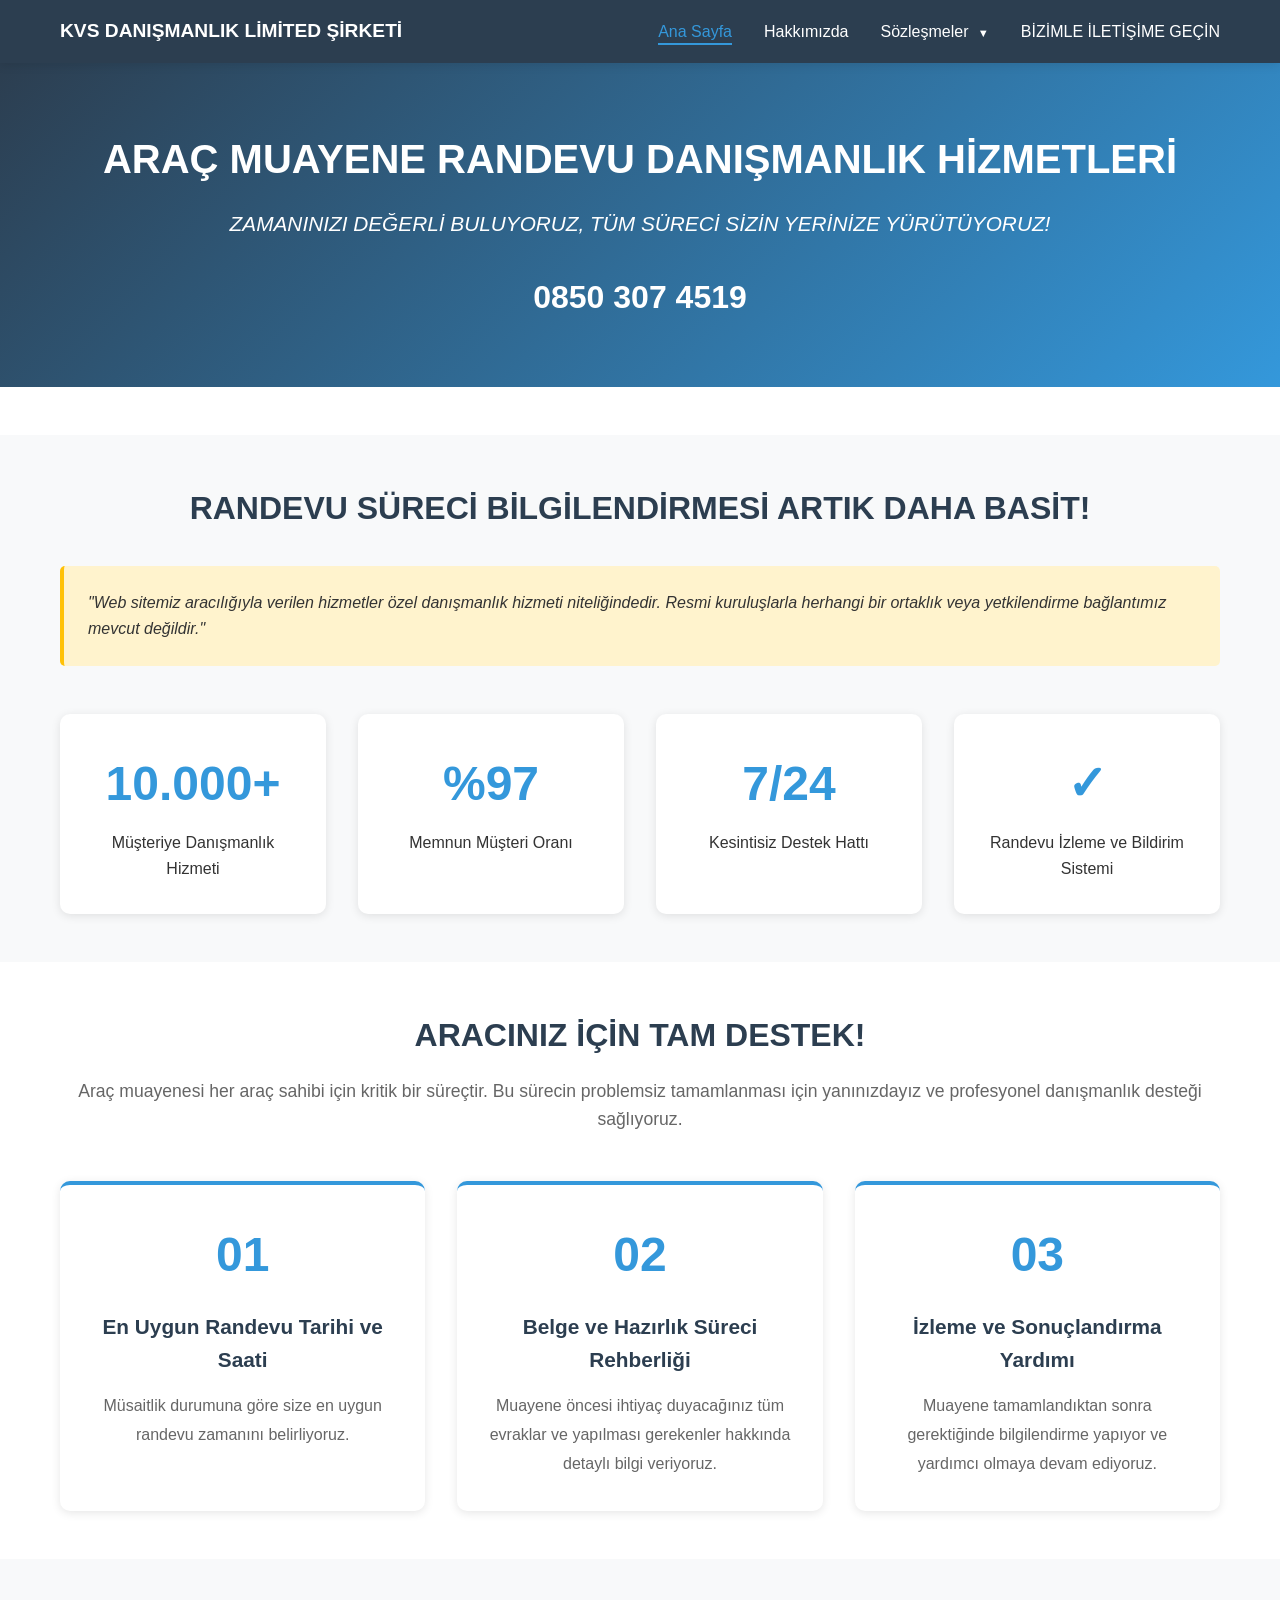
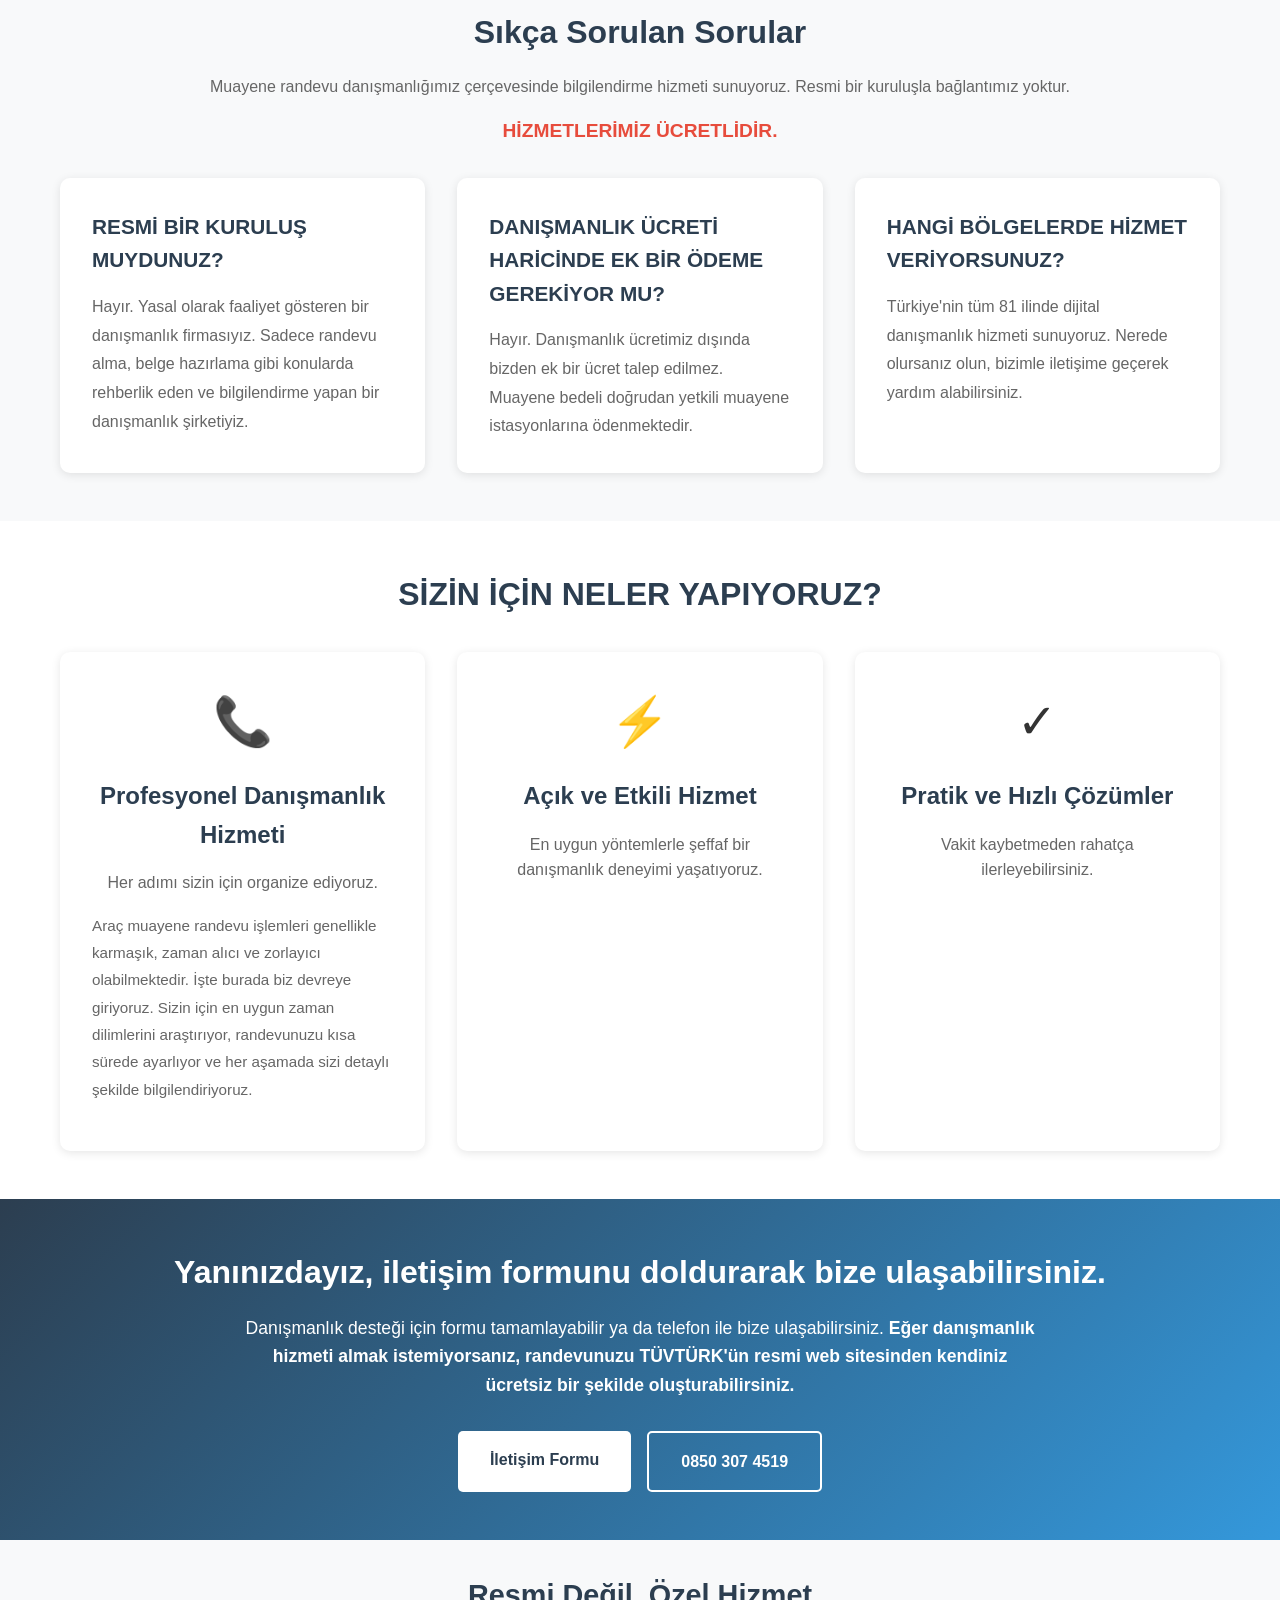
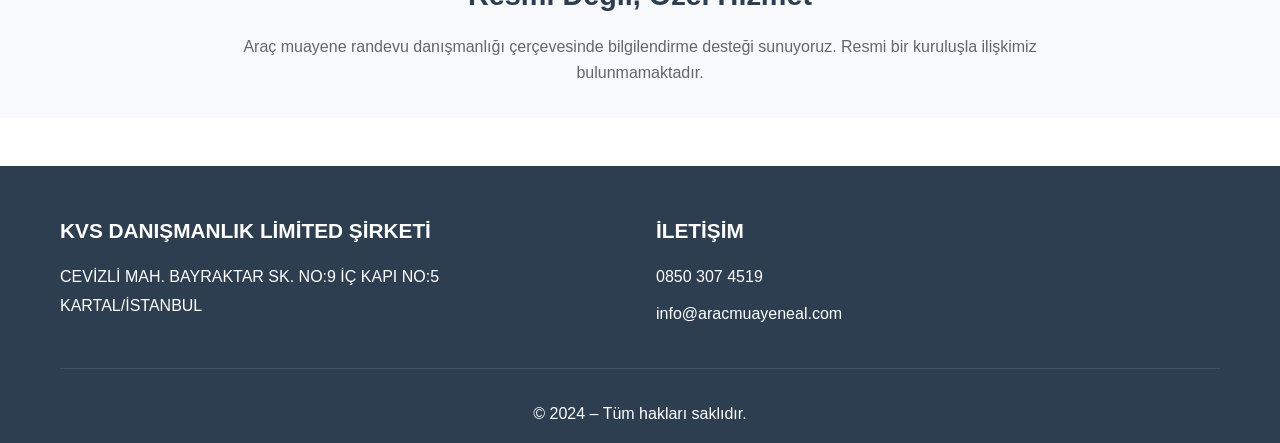
==== index.html @ a8057f8e "Add files via upload" ====
<!DOCTYPE html>
<html lang="tr">
<head>
    <meta charset="UTF-8">
    <meta name="viewport" content="width=device-width, initial-scale=1.0">
    <title>Ana Sayfa - Danışmanlık Hizmetleri</title>
    <link rel="stylesheet" href="style.css">
</head>
<body>
    <!-- Header -->
    <header class="header">
        <div class="container">
            <div class="header-content">
                <div class="logo">
                    <h1>KVS DANIŞMANLIK LİMİTED ŞİRKETİ</h1>
                </div>
                <nav class="nav">
                    <button class="menu-toggle" aria-label="Menu">
                        <span></span>
                        <span></span>
                        <span></span>
                    </button>
                    <ul class="nav-menu">
                        <li><a href="index.html" class="active">Ana Sayfa</a></li>
                        <li><a href="hakkimizda.html">Hakkımızda</a></li>
                        <li class="dropdown">
                            <a href="sozlesmeler/index.html">Sözleşmeler <span class="arrow">▼</span></a>
                            <ul class="dropdown-menu">
                                <li><a href="sozlesmeler/hizmet-sartlari.html">Hizmet Şartları</a></li>
                                <li><a href="sozlesmeler/gizlilik-guven.html">Gizlilik ve Güven Sözleşmesi</a></li>
                                <li><a href="sozlesmeler/aydinlatma-metni.html">Aydınlatma Metni ve Veri Korumaya İlişkin Açıklamalar</a></li>
                                <li><a href="sozlesmeler/kisisel-veriler.html">Kişisel Verilerin Korunması ve İşlenmesi Politikası</a></li>
                            </ul>
                        </li>
                        <li><a href="iletisim.html">BİZİMLE İLETİŞİME GEÇİN</a></li>
                    </ul>
                </nav>
            </div>
        </div>
    </header>

    <!-- Hero Section -->
    <section class="hero">
        <div class="container">
            <div class="hero-content">
                <h2>ARAÇ MUAYENE RANDEVU DANIŞMANLIK HİZMETLERİ</h2>
                <p class="hero-subtitle">ZAMANINIZI DEĞERLİ BULUYORUZ, TÜM SÜRECİ SİZİN YERİNİZE YÜRÜTÜYORUZ!</p>
                <div class="phone-number">
                    <a href="tel:08503074519">0850 307 4519</a>
                </div>
            </div>
        </div>
    </section>

    <!-- Main Content -->
    <main class="main-content">
        <!-- Info Section -->
        <section class="info-section">
            <div class="container">
                <h2>RANDEVU SÜRECİ BİLGİLENDİRMESİ ARTIK DAHA BASİT!</h2>
                <div class="notice-box">
                    <p>"Web sitemiz aracılığıyla verilen hizmetler özel danışmanlık hizmeti niteliğindedir. Resmi kuruluşlarla herhangi bir ortaklık veya yetkilendirme bağlantımız mevcut değildir."</p>
                </div>
                
                <div class="stats-grid">
                    <div class="stat-card">
                        <div class="stat-number">10.000+</div>
                        <div class="stat-label">Müşteriye Danışmanlık Hizmeti</div>
                    </div>
                    <div class="stat-card">
                        <div class="stat-number">%97</div>
                        <div class="stat-label">Memnun Müşteri Oranı</div>
                    </div>
                    <div class="stat-card">
                        <div class="stat-number">7/24</div>
                        <div class="stat-label">Kesintisiz Destek Hattı</div>
                    </div>
                    <div class="stat-card">
                        <div class="stat-number">✓</div>
                        <div class="stat-label">Randevu İzleme ve Bildirim Sistemi</div>
                    </div>
                </div>
            </div>
        </section>

        <!-- About Section -->
        <section class="about-section">
            <div class="container">
                <h2>ARACINIZ İÇİN TAM DESTEK!</h2>
                <p class="section-intro">Araç muayenesi her araç sahibi için kritik bir süreçtir. Bu sürecin problemsiz tamamlanması için yanınızdayız ve profesyonel danışmanlık desteği sağlıyoruz.</p>
                
                <div class="process-steps">
                    <div class="step-card">
                        <div class="step-number">01</div>
                        <h3>En Uygun Randevu Tarihi ve Saati</h3>
                        <p>Müsaitlik durumuna göre size en uygun randevu zamanını belirliyoruz.</p>
                    </div>
                    <div class="step-card">
                        <div class="step-number">02</div>
                        <h3>Belge ve Hazırlık Süreci Rehberliği</h3>
                        <p>Muayene öncesi ihtiyaç duyacağınız tüm evraklar ve yapılması gerekenler hakkında detaylı bilgi veriyoruz.</p>
                    </div>
                    <div class="step-card">
                        <div class="step-number">03</div>
                        <h3>İzleme ve Sonuçlandırma Yardımı</h3>
                        <p>Muayene tamamlandıktan sonra gerektiğinde bilgilendirme yapıyor ve yardımcı olmaya devam ediyoruz.</p>
                    </div>
                </div>
            </div>
        </section>

        <!-- FAQ Section -->
        <section class="faq-section">
            <div class="container">
                <h2>Sıkça Sorulan Sorular</h2>
                <p class="faq-intro">Muayene randevu danışmanlığımız çerçevesinde bilgilendirme hizmeti sunuyoruz. Resmi bir kuruluşla bağlantımız yoktur.</p>
                <p class="price-notice"><strong>HİZMETLERİMİZ ÜCRETLİDİR.</strong></p>
                
                <div class="faq-grid">
                    <div class="faq-item">
                        <h3>RESMİ BİR KURULUŞ MUYDUNUZ?</h3>
                        <p>Hayır. Yasal olarak faaliyet gösteren bir danışmanlık firmasıyız. Sadece randevu alma, belge hazırlama gibi konularda rehberlik eden ve bilgilendirme yapan bir danışmanlık şirketiyiz.</p>
                    </div>
                    <div class="faq-item">
                        <h3>DANIŞMANLIK ÜCRETİ HARİCİNDE EK BİR ÖDEME GEREKİYOR MU?</h3>
                        <p>Hayır. Danışmanlık ücretimiz dışında bizden ek bir ücret talep edilmez. Muayene bedeli doğrudan yetkili muayene istasyonlarına ödenmektedir.</p>
                    </div>
                    <div class="faq-item">
                        <h3>HANGİ BÖLGELERDE HİZMET VERİYORSUNUZ?</h3>
                        <p>Türkiye'nin tüm 81 ilinde dijital danışmanlık hizmeti sunuyoruz. Nerede olursanız olun, bizimle iletişime geçerek yardım alabilirsiniz.</p>
                    </div>
                </div>
            </div>
        </section>

        <!-- Services Section -->
        <section class="services-section">
            <div class="container">
                <h2>SİZİN İÇİN NELER YAPIYORUZ?</h2>
                
                <div class="services-grid">
                    <div class="service-card">
                        <div class="service-icon">📞</div>
                        <h3>Profesyonel Danışmanlık Hizmeti</h3>
                        <p>Her adımı sizin için organize ediyoruz.</p>
                        <p class="service-description">Araç muayene randevu işlemleri genellikle karmaşık, zaman alıcı ve zorlayıcı olabilmektedir. İşte burada biz devreye giriyoruz. Sizin için en uygun zaman dilimlerini araştırıyor, randevunuzu kısa sürede ayarlıyor ve her aşamada sizi detaylı şekilde bilgilendiriyoruz.</p>
                    </div>
                    <div class="service-card">
                        <div class="service-icon">⚡</div>
                        <h3>Açık ve Etkili Hizmet</h3>
                        <p>En uygun yöntemlerle şeffaf bir danışmanlık deneyimi yaşatıyoruz.</p>
                    </div>
                    <div class="service-card">
                        <div class="service-icon">✓</div>
                        <h3>Pratik ve Hızlı Çözümler</h3>
                        <p>Vakit kaybetmeden rahatça ilerleyebilirsiniz.</p>
                    </div>
                </div>
            </div>
        </section>

        <!-- Contact CTA Section -->
        <section class="contact-cta">
            <div class="container">
                <h2>Yanınızdayız, iletişim formunu doldurarak bize ulaşabilirsiniz.</h2>
                <p>Danışmanlık desteği için formu tamamlayabilir ya da telefon ile bize ulaşabilirsiniz. <strong>Eğer danışmanlık hizmeti almak istemiyorsanız, randevunuzu TÜVTÜRK'ün resmi web sitesinden kendiniz ücretsiz bir şekilde oluşturabilirsiniz.</strong></p>
                <div class="cta-buttons">
                    <a href="iletisim.html" class="btn btn-primary">İletişim Formu</a>
                    <a href="tel:08503074519" class="btn btn-secondary">0850 307 4519</a>
                </div>
            </div>
        </section>

        <!-- Notice Section -->
        <section class="notice-section">
            <div class="container">
                <h2>Resmi Değil, Özel Hizmet</h2>
                <p>Araç muayene randevu danışmanlığı çerçevesinde bilgilendirme desteği sunuyoruz. Resmi bir kuruluşla ilişkimiz bulunmamaktadır.</p>
            </div>
        </section>
    </main>

    <!-- Footer -->
    <footer class="footer">
        <div class="container">
            <div class="footer-content">
                <div class="footer-section">
                    <h3>KVS DANIŞMANLIK LİMİTED ŞİRKETİ</h3>
                    <p>CEVİZLİ MAH. BAYRAKTAR SK. NO:9 İÇ KAPI NO:5<br>KARTAL/İSTANBUL</p>
                </div>
                <div class="footer-section">
                    <h3>İLETİŞİM</h3>
                    <p><a href="tel:08503074519">0850 307 4519</a></p>
                    <p><a href="mailto:info@aracmuayeneal.com">info@aracmuayeneal.com</a></p>
                </div>
            </div>
            <div class="footer-bottom">
                <p>&copy; 2024 – Tüm hakları saklıdır.</p>
            </div>
        </div>
    </footer>

    <script src="script.js"></script>
</body>
</html>
---- style.css ----
/* Reset & Base Styles */
* {
    margin: 0;
    padding: 0;
    box-sizing: border-box;
}

:root {
    --primary-color: #2c3e50;
    --secondary-color: #3498db;
    --accent-color: #e74c3c;
    --text-color: #333;
    --light-bg: #f8f9fa;
    --white: #ffffff;
    --border-color: #e0e0e0;
    --shadow: 0 2px 10px rgba(0, 0, 0, 0.1);
    --shadow-hover: 0 4px 20px rgba(0, 0, 0, 0.15);
}

body {
    font-family: 'Segoe UI', Tahoma, Geneva, Verdana, sans-serif;
    line-height: 1.6;
    color: var(--text-color);
    background-color: var(--white);
}

.container {
    max-width: 1200px;
    margin: 0 auto;
    padding: 0 20px;
}

/* Header */
.header {
    background-color: var(--primary-color);
    color: var(--white);
    padding: 1rem 0;
    position: sticky;
    top: 0;
    z-index: 1000;
    box-shadow: var(--shadow);
}

.header-content {
    display: flex;
    justify-content: space-between;
    align-items: center;
}

.logo h1 {
    font-size: 1.2rem;
    font-weight: 600;
}

.nav-menu {
    display: flex;
    list-style: none;
    gap: 2rem;
    align-items: center;
}

.nav-menu a {
    color: var(--white);
    text-decoration: none;
    font-weight: 500;
    transition: color 0.3s;
    position: relative;
}

.nav-menu a:hover,
.nav-menu a.active {
    color: var(--secondary-color);
}

.nav-menu a.active::after {
    content: '';
    position: absolute;
    bottom: -5px;
    left: 0;
    width: 100%;
    height: 2px;
    background-color: var(--secondary-color);
}

/* Dropdown Menu */
.dropdown {
    position: relative;
}

.dropdown-menu {
    position: absolute;
    top: 100%;
    left: 0;
    background-color: var(--white);
    min-width: 250px;
    box-shadow: var(--shadow);
    border-radius: 5px;
    padding: 0.5rem 0;
    margin-top: 0.5rem;
    opacity: 0;
    visibility: hidden;
    transform: translateY(-10px);
    transition: all 0.3s;
    list-style: none;
}

.dropdown:hover .dropdown-menu {
    opacity: 1;
    visibility: visible;
    transform: translateY(0);
}

.dropdown-menu a {
    color: var(--text-color);
    display: block;
    padding: 0.75rem 1.5rem;
    text-decoration: none;
    transition: background-color 0.3s;
}

.dropdown-menu a:hover {
    background-color: var(--light-bg);
    color: var(--secondary-color);
}

.arrow {
    font-size: 0.7rem;
    margin-left: 0.3rem;
}

/* Menu Toggle (Mobile) */
.menu-toggle {
    display: none;
    flex-direction: column;
    background: none;
    border: none;
    cursor: pointer;
    padding: 0.5rem;
}

.menu-toggle span {
    width: 25px;
    height: 3px;
    background-color: var(--white);
    margin: 3px 0;
    transition: 0.3s;
}

/* Hero Section */
.hero {
    background: linear-gradient(135deg, var(--primary-color) 0%, var(--secondary-color) 100%);
    color: var(--white);
    padding: 4rem 0;
    text-align: center;
}

.hero-content h2 {
    font-size: 2.5rem;
    margin-bottom: 1rem;
    font-weight: 700;
}

.hero-subtitle {
    font-size: 1.3rem;
    margin-bottom: 2rem;
    font-style: italic;
}

.phone-number {
    font-size: 2rem;
    font-weight: bold;
}

.phone-number a {
    color: var(--white);
    text-decoration: none;
    transition: transform 0.3s;
    display: inline-block;
}

.phone-number a:hover {
    transform: scale(1.1);
}

/* Main Content */
.main-content {
    padding: 3rem 0;
}

/* Info Section */
.info-section {
    background-color: var(--light-bg);
    padding: 3rem 0;
    text-align: center;
}

.info-section h2 {
    font-size: 2rem;
    margin-bottom: 2rem;
    color: var(--primary-color);
}

.notice-box {
    background-color: #fff3cd;
    border-left: 4px solid #ffc107;
    padding: 1.5rem;
    margin: 2rem 0;
    border-radius: 5px;
    text-align: left;
}

.notice-box p {
    margin: 0;
    font-style: italic;
}

.stats-grid {
    display: grid;
    grid-template-columns: repeat(auto-fit, minmax(250px, 1fr));
    gap: 2rem;
    margin-top: 3rem;
}

.stat-card {
    background-color: var(--white);
    padding: 2rem;
    border-radius: 10px;
    box-shadow: var(--shadow);
    text-align: center;
    transition: transform 0.3s, box-shadow 0.3s;
}

.stat-card:hover {
    transform: translateY(-5px);
    box-shadow: var(--shadow-hover);
}

.stat-number {
    font-size: 3rem;
    font-weight: bold;
    color: var(--secondary-color);
    margin-bottom: 0.5rem;
}

.stat-label {
    font-size: 1rem;
    color: var(--text-color);
    font-weight: 500;
}

/* About Section */
.about-section {
    padding: 3rem 0;
}

.about-section h2 {
    font-size: 2rem;
    margin-bottom: 1rem;
    color: var(--primary-color);
    text-align: center;
}

.section-intro {
    text-align: center;
    font-size: 1.1rem;
    margin-bottom: 3rem;
    color: #666;
}

.process-steps {
    display: grid;
    grid-template-columns: repeat(auto-fit, minmax(300px, 1fr));
    gap: 2rem;
    margin-top: 2rem;
}

.step-card {
    background-color: var(--white);
    padding: 2rem;
    border-radius: 10px;
    box-shadow: var(--shadow);
    text-align: center;
    transition: transform 0.3s;
    border-top: 4px solid var(--secondary-color);
}

.step-card:hover {
    transform: translateY(-5px);
}

.step-number {
    font-size: 3rem;
    font-weight: bold;
    color: var(--secondary-color);
    margin-bottom: 1rem;
}

.step-card h3 {
    font-size: 1.3rem;
    margin-bottom: 1rem;
    color: var(--primary-color);
}

.step-card p {
    color: #666;
    line-height: 1.8;
}

/* FAQ Section */
.faq-section {
    background-color: var(--light-bg);
    padding: 3rem 0;
}

.faq-section h2 {
    font-size: 2rem;
    margin-bottom: 1rem;
    color: var(--primary-color);
    text-align: center;
}

.faq-intro {
    text-align: center;
    margin-bottom: 1rem;
    color: #666;
}

.price-notice {
    text-align: center;
    font-size: 1.2rem;
    margin-bottom: 2rem;
    color: var(--accent-color);
}

.faq-grid {
    display: grid;
    grid-template-columns: repeat(auto-fit, minmax(300px, 1fr));
    gap: 2rem;
    margin-top: 2rem;
}

.faq-item {
    background-color: var(--white);
    padding: 2rem;
    border-radius: 10px;
    box-shadow: var(--shadow);
}

.faq-item h3 {
    font-size: 1.3rem;
    margin-bottom: 1rem;
    color: var(--primary-color);
}

.faq-item p {
    color: #666;
    line-height: 1.8;
}

/* Services Section */
.services-section {
    padding: 3rem 0;
}

.services-section h2 {
    font-size: 2rem;
    margin-bottom: 2rem;
    color: var(--primary-color);
    text-align: center;
}

.services-grid {
    display: grid;
    grid-template-columns: repeat(auto-fit, minmax(300px, 1fr));
    gap: 2rem;
}

.service-card {
    background-color: var(--white);
    padding: 2rem;
    border-radius: 10px;
    box-shadow: var(--shadow);
    text-align: center;
    transition: transform 0.3s;
}

.service-card:hover {
    transform: translateY(-5px);
}

.service-icon {
    font-size: 3rem;
    margin-bottom: 1rem;
}

.service-card h3 {
    font-size: 1.5rem;
    margin-bottom: 1rem;
    color: var(--primary-color);
}

.service-card p {
    color: #666;
    margin-bottom: 1rem;
}

.service-description {
    text-align: left;
    line-height: 1.8;
    font-size: 0.95rem;
}

/* Contact CTA Section */
.contact-cta {
    background: linear-gradient(135deg, var(--primary-color) 0%, var(--secondary-color) 100%);
    color: var(--white);
    padding: 3rem 0;
    text-align: center;
}

.contact-cta h2 {
    font-size: 2rem;
    margin-bottom: 1rem;
}

.contact-cta p {
    font-size: 1.1rem;
    margin-bottom: 2rem;
    max-width: 800px;
    margin-left: auto;
    margin-right: auto;
}

.cta-buttons {
    display: flex;
    gap: 1rem;
    justify-content: center;
    flex-wrap: wrap;
}

.btn {
    display: inline-block;
    padding: 1rem 2rem;
    text-decoration: none;
    border-radius: 5px;
    font-weight: 600;
    transition: transform 0.3s, box-shadow 0.3s;
}

.btn-primary {
    background-color: var(--white);
    color: var(--primary-color);
}

.btn-primary:hover {
    transform: translateY(-3px);
    box-shadow: var(--shadow-hover);
}

.btn-secondary {
    background-color: transparent;
    color: var(--white);
    border: 2px solid var(--white);
}

.btn-secondary:hover {
    background-color: var(--white);
    color: var(--primary-color);
}

/* Notice Section */
.notice-section {
    padding: 2rem 0;
    text-align: center;
    background-color: var(--light-bg);
}

.notice-section h2 {
    font-size: 1.8rem;
    margin-bottom: 1rem;
    color: var(--primary-color);
}

.notice-section p {
    color: #666;
    max-width: 800px;
    margin: 0 auto;
}

/* Footer */
.footer {
    background-color: var(--primary-color);
    color: var(--white);
    padding: 3rem 0 1rem;
}

.footer-content {
    display: grid;
    grid-template-columns: repeat(auto-fit, minmax(250px, 1fr));
    gap: 2rem;
    margin-bottom: 2rem;
}

.footer-section h3 {
    margin-bottom: 1rem;
    font-size: 1.3rem;
}

.footer-section p {
    margin-bottom: 0.5rem;
    line-height: 1.8;
}

.footer-section a {
    color: var(--white);
    text-decoration: none;
    transition: color 0.3s;
}

.footer-section a:hover {
    color: var(--secondary-color);
}

.footer-bottom {
    text-align: center;
    padding-top: 2rem;
    border-top: 1px solid rgba(255, 255, 255, 0.1);
}

/* Page Section */
.page-section {
    padding: 3rem 0;
}

.page-section h1 {
    font-size: 2.5rem;
    color: var(--primary-color);
    margin-bottom: 2rem;
    text-align: center;
}

.content-block {
    background-color: var(--white);
    padding: 2rem;
    border-radius: 10px;
    box-shadow: var(--shadow);
    margin-bottom: 2rem;
}

.content-block h2 {
    font-size: 1.8rem;
    color: var(--primary-color);
    margin-bottom: 1rem;
}

.content-block p {
    color: #666;
    line-height: 1.8;
    margin-bottom: 1rem;
}

.values-list {
    list-style: none;
    padding-left: 0;
}

.values-list li {
    padding: 0.75rem 0;
    border-bottom: 1px solid var(--border-color);
    color: #666;
}

.values-list li:last-child {
    border-bottom: none;
}

.values-list strong {
    color: var(--primary-color);
}

/* Contact Page Styles */
.contact-wrapper {
    display: grid;
    grid-template-columns: 1fr 1fr;
    gap: 3rem;
    margin-top: 2rem;
}

.contact-info {
    background-color: var(--light-bg);
    padding: 2rem;
    border-radius: 10px;
}

.contact-info h2 {
    font-size: 1.8rem;
    color: var(--primary-color);
    margin-bottom: 2rem;
}

.contact-item {
    margin-bottom: 2rem;
}

.contact-item h3 {
    font-size: 1.3rem;
    color: var(--primary-color);
    margin-bottom: 0.5rem;
}

.contact-item p {
    color: #666;
    line-height: 1.8;
}

.contact-item a {
    color: var(--secondary-color);
    text-decoration: none;
    font-weight: 600;
}

.contact-item a:hover {
    text-decoration: underline;
}

.contact-note {
    font-size: 0.9rem;
    color: #999;
    font-style: italic;
}

.contact-form-wrapper {
    background-color: var(--white);
    padding: 2rem;
    border-radius: 10px;
    box-shadow: var(--shadow);
}

.contact-form-wrapper h2 {
    font-size: 1.8rem;
    color: var(--primary-color);
    margin-bottom: 2rem;
}

.contact-form {
    display: flex;
    flex-direction: column;
    gap: 1.5rem;
}

.form-group {
    display: flex;
    flex-direction: column;
}

.form-group label {
    font-weight: 600;
    margin-bottom: 0.5rem;
    color: var(--primary-color);
}

.form-group input,
.form-group textarea {
    padding: 0.75rem;
    border: 1px solid var(--border-color);
    border-radius: 5px;
    font-size: 1rem;
    font-family: inherit;
    transition: border-color 0.3s;
}

.form-group input:focus,
.form-group textarea:focus {
    outline: none;
    border-color: var(--secondary-color);
}

.form-group textarea {
    resize: vertical;
    min-height: 120px;
}

/* Legal Pages Styles */
.legal-content {
    background-color: var(--white);
    padding: 2rem;
    border-radius: 10px;
    box-shadow: var(--shadow);
    margin-top: 2rem;
}

.legal-intro {
    text-align: center;
    color: #666;
    font-size: 1.1rem;
    padding: 2rem;
}

.legal-links {
    display: grid;
    grid-template-columns: repeat(auto-fit, minmax(300px, 1fr));
    gap: 2rem;
    margin-top: 2rem;
}

.legal-link {
    display: block;
    background-color: var(--white);
    padding: 2rem;
    border-radius: 10px;
    box-shadow: var(--shadow);
    text-decoration: none;
    color: var(--text-color);
    transition: transform 0.3s, box-shadow 0.3s;
    border-top: 4px solid var(--secondary-color);
}

.legal-link:hover {
    transform: translateY(-5px);
    box-shadow: var(--shadow-hover);
}

.legal-link h3 {
    font-size: 1.5rem;
    color: var(--primary-color);
    margin-bottom: 1rem;
}

.legal-link p {
    color: #666;
    line-height: 1.8;
}

/* Responsive Design */
@media (max-width: 768px) {
    .menu-toggle {
        display: flex;
    }

    .nav-menu {
        position: fixed;
        top: 70px;
        left: -100%;
        flex-direction: column;
        background-color: var(--primary-color);
        width: 100%;
        text-align: center;
        transition: 0.3s;
        box-shadow: var(--shadow);
        padding: 2rem 0;
    }

    .nav-menu.active {
        left: 0;
    }

    .dropdown-menu {
        position: static;
        opacity: 1;
        visibility: visible;
        transform: none;
        box-shadow: none;
        background-color: rgba(255, 255, 255, 0.1);
        margin-top: 0;
    }

    .hero-content h2 {
        font-size: 1.8rem;
    }

    .hero-subtitle {
        font-size: 1.1rem;
    }

    .phone-number {
        font-size: 1.5rem;
    }

    .stats-grid,
    .process-steps,
    .faq-grid,
    .services-grid {
        grid-template-columns: 1fr;
    }

    .cta-buttons {
        flex-direction: column;
        align-items: center;
    }

    .btn {
        width: 100%;
        max-width: 300px;
    }

    .contact-wrapper {
        grid-template-columns: 1fr;
    }

    .legal-links {
        grid-template-columns: 1fr;
    }

    .page-section h1 {
        font-size: 2rem;
    }
}
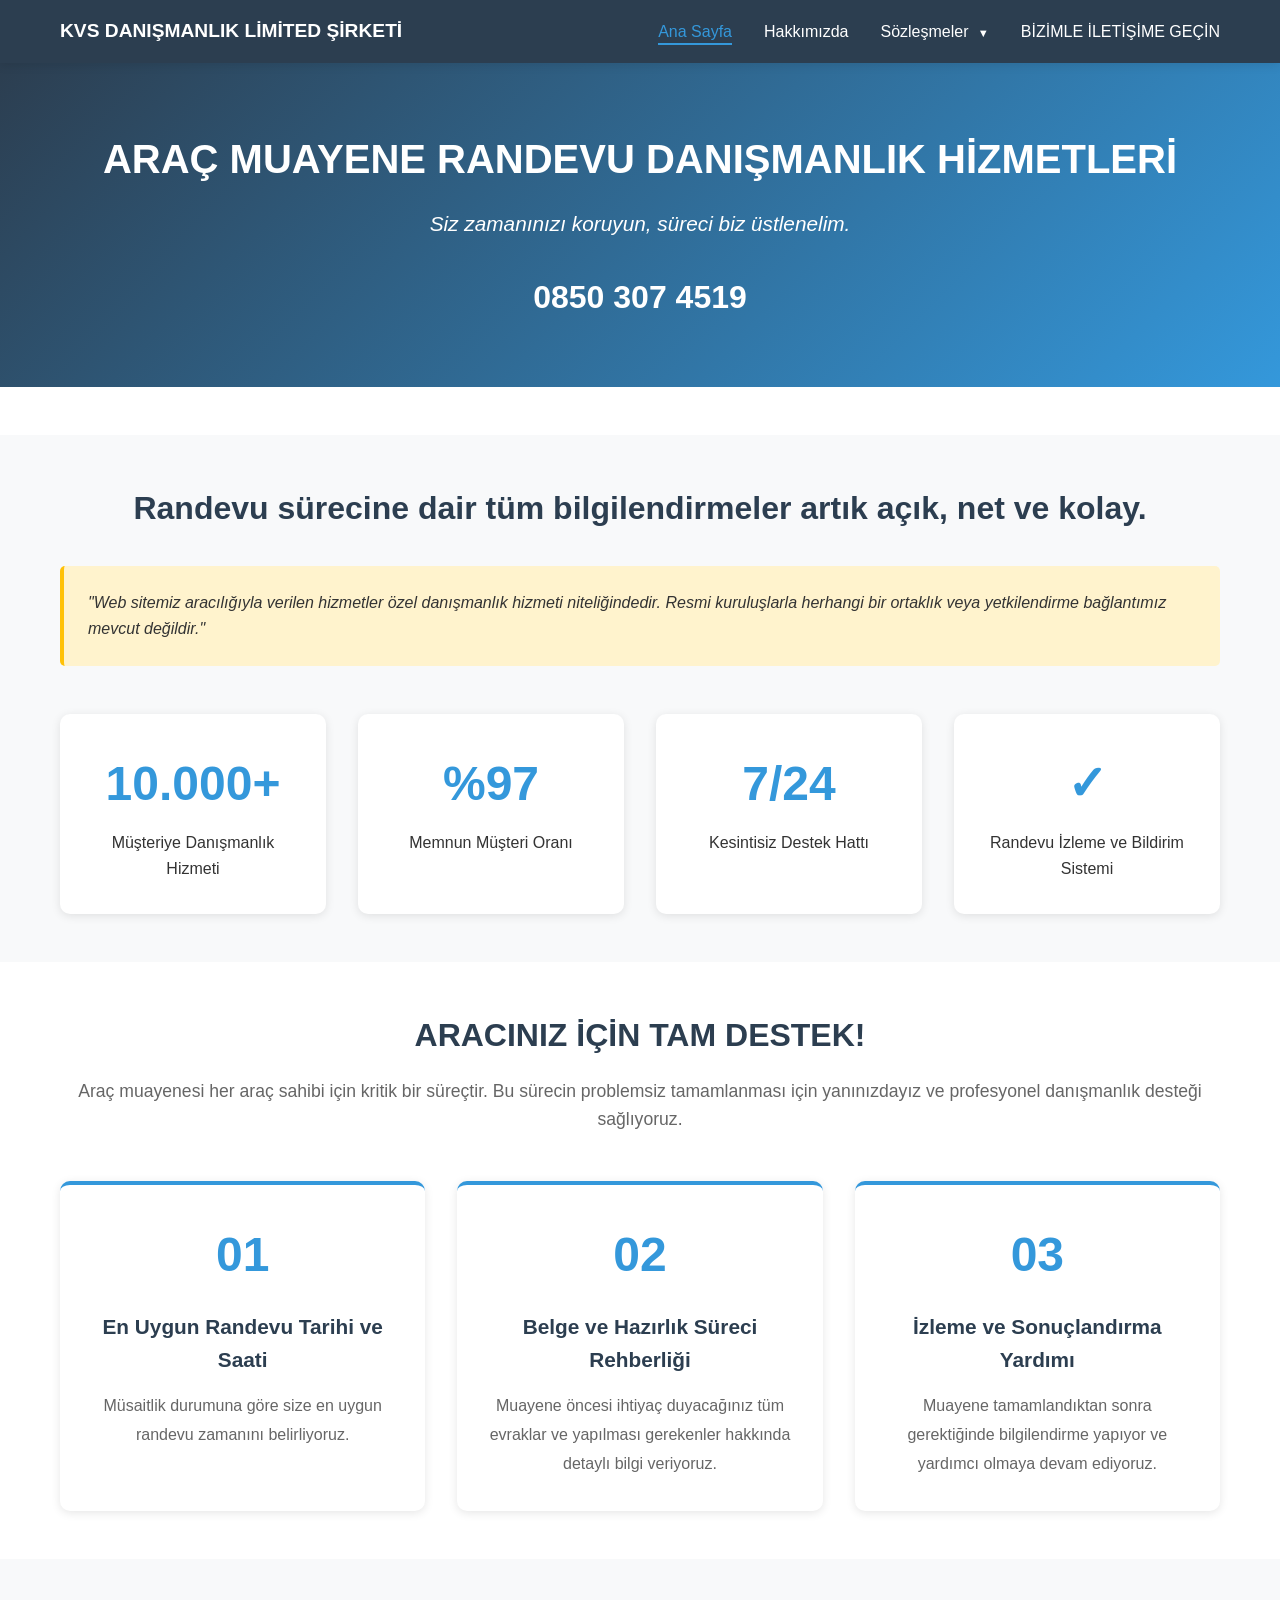
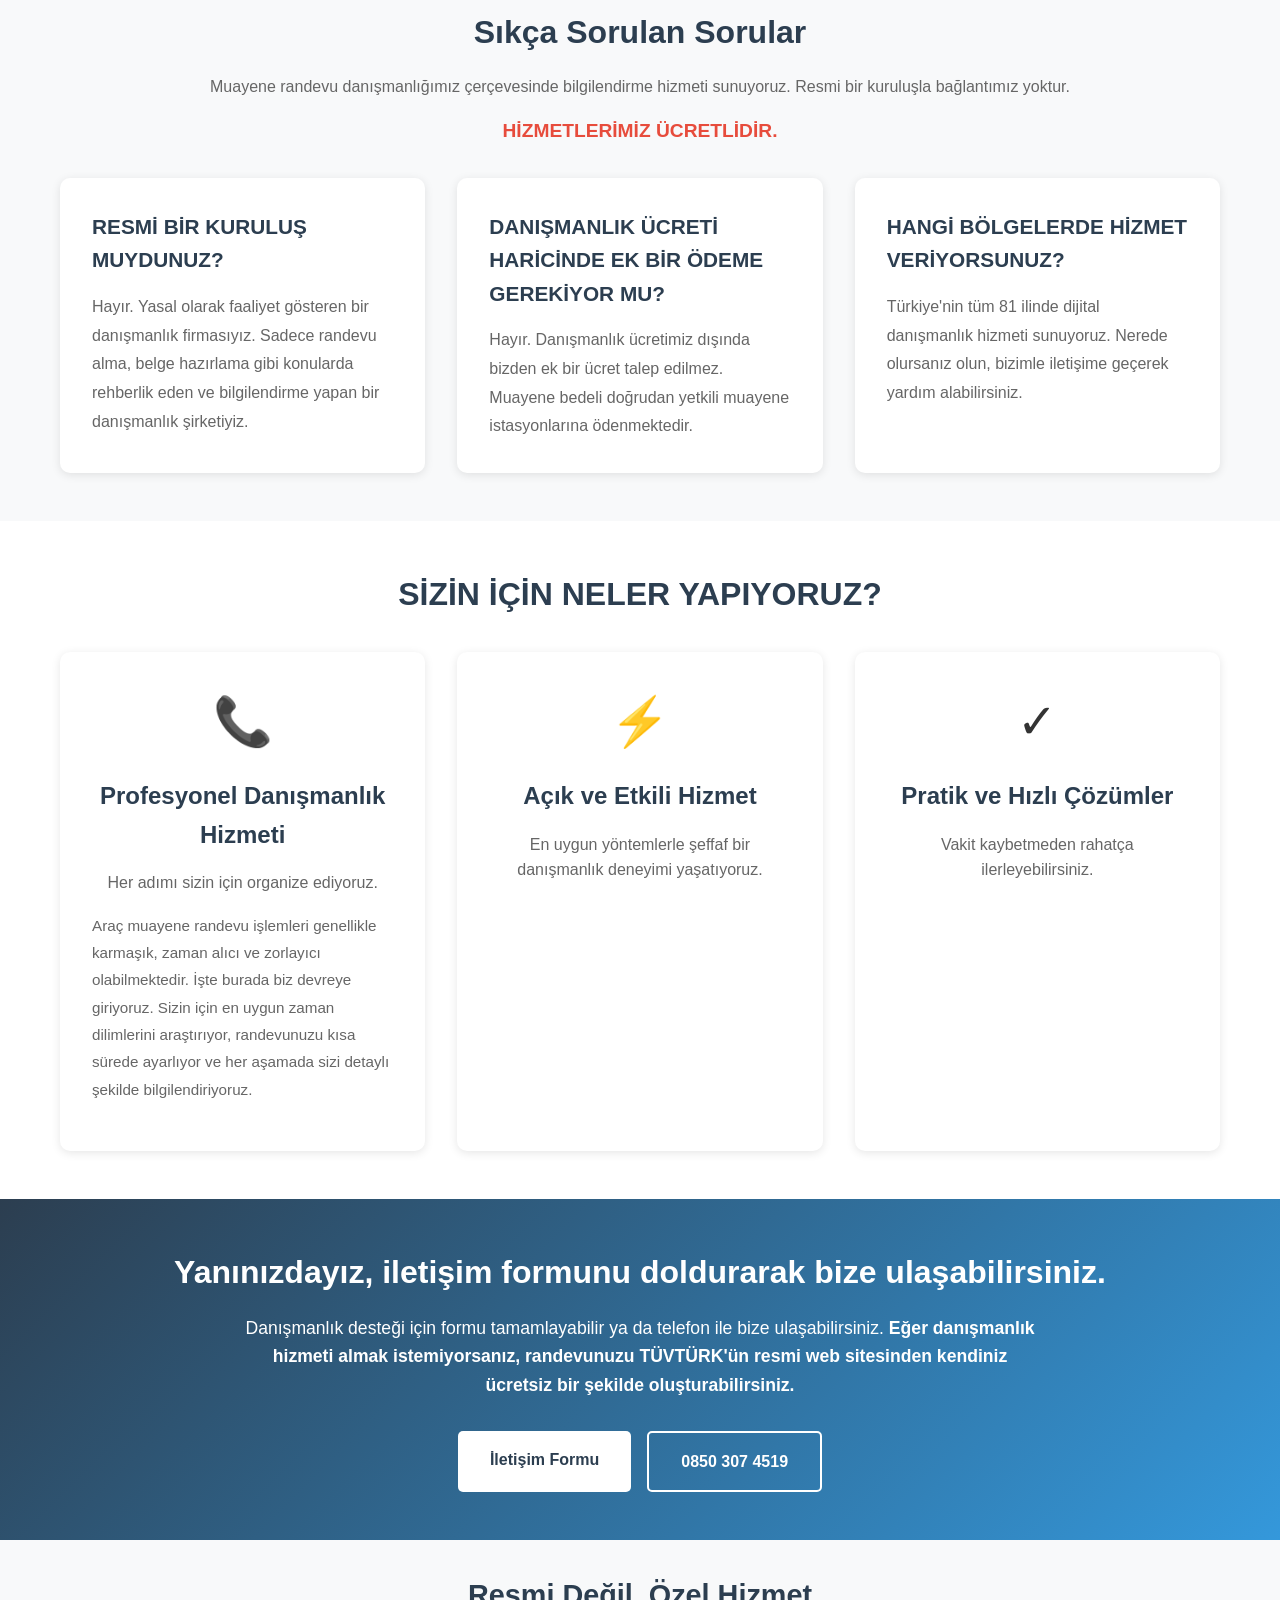
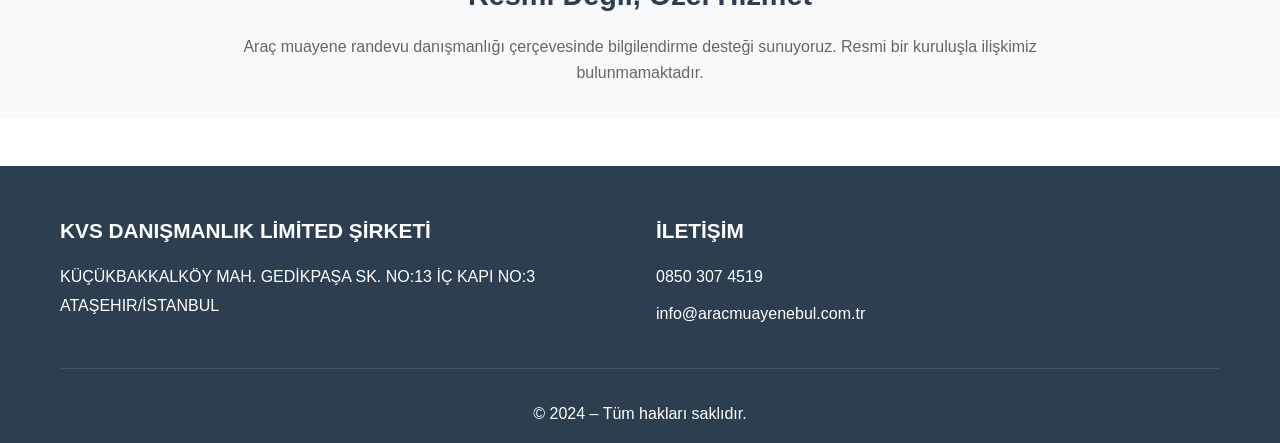
==== commit efc61277: "sss" ====
--- a/index.html
+++ b/index.html
@@ -44,7 +44,7 @@
         <div class="container">
             <div class="hero-content">
                 <h2>ARAÇ MUAYENE RANDEVU DANIŞMANLIK HİZMETLERİ</h2>
-                <p class="hero-subtitle">ZAMANINIZI DEĞERLİ BULUYORUZ, TÜM SÜRECİ SİZİN YERİNİZE YÜRÜTÜYORUZ!</p>
+                <p class="hero-subtitle">Siz zamanınızı koruyun, süreci biz üstlenelim.</p>
                 <div class="phone-number">
                     <a href="tel:08503074519">0850 307 4519</a>
                 </div>
@@ -57,7 +57,7 @@
         <!-- Info Section -->
         <section class="info-section">
             <div class="container">
-                <h2>RANDEVU SÜRECİ BİLGİLENDİRMESİ ARTIK DAHA BASİT!</h2>
+                <h2>Randevu sürecine dair tüm bilgilendirmeler artık açık, net ve kolay.</h2>
                 <div class="notice-box">
                     <p>"Web sitemiz aracılığıyla verilen hizmetler özel danışmanlık hizmeti niteliğindedir. Resmi kuruluşlarla herhangi bir ortaklık veya yetkilendirme bağlantımız mevcut değildir."</p>
                 </div>
@@ -186,12 +186,12 @@
             <div class="footer-content">
                 <div class="footer-section">
                     <h3>KVS DANIŞMANLIK LİMİTED ŞİRKETİ</h3>
-                    <p>CEVİZLİ MAH. BAYRAKTAR SK. NO:9 İÇ KAPI NO:5<br>KARTAL/İSTANBUL</p>
+                    <p>KÜÇÜKBAKKALKÖY MAH. GEDİKPAŞA SK. NO:13 İÇ KAPI NO:3<br>ATAŞEHIR/İSTANBUL</p>
                 </div>
                 <div class="footer-section">
                     <h3>İLETİŞİM</h3>
                     <p><a href="tel:08503074519">0850 307 4519</a></p>
-                    <p><a href="mailto:info@aracmuayeneal.com">info@aracmuayeneal.com</a></p>
+                    <p><a href="mailto:info@aracmuayenebul.com.tr">info@aracmuayenebul.com.tr</a></p>
                 </div>
             </div>
             <div class="footer-bottom">
--- a/style.css
+++ b/style.css
@@ -694,6 +694,45 @@
     color: #666;
     font-size: 1.1rem;
     padding: 2rem;
+}
+
+.legal-content h2 {
+    font-size: 1.5rem;
+    color: var(--primary-color);
+    margin-top: 2rem;
+    margin-bottom: 1rem;
+    font-weight: 600;
+}
+
+.legal-content h2:first-child {
+    margin-top: 0;
+}
+
+.legal-content p {
+    color: #666;
+    line-height: 1.8;
+    margin-bottom: 1rem;
+    text-align: justify;
+}
+
+.legal-content ul {
+    margin-left: 2rem;
+    margin-bottom: 1.5rem;
+}
+
+.legal-content li {
+    color: #666;
+    line-height: 1.8;
+    margin-bottom: 0.5rem;
+}
+
+.legal-footer {
+    text-align: center;
+    margin-top: 3rem;
+    padding-top: 2rem;
+    border-top: 1px solid var(--border-color);
+    color: #999;
+    font-size: 0.95rem;
 }
 
 .legal-links {
